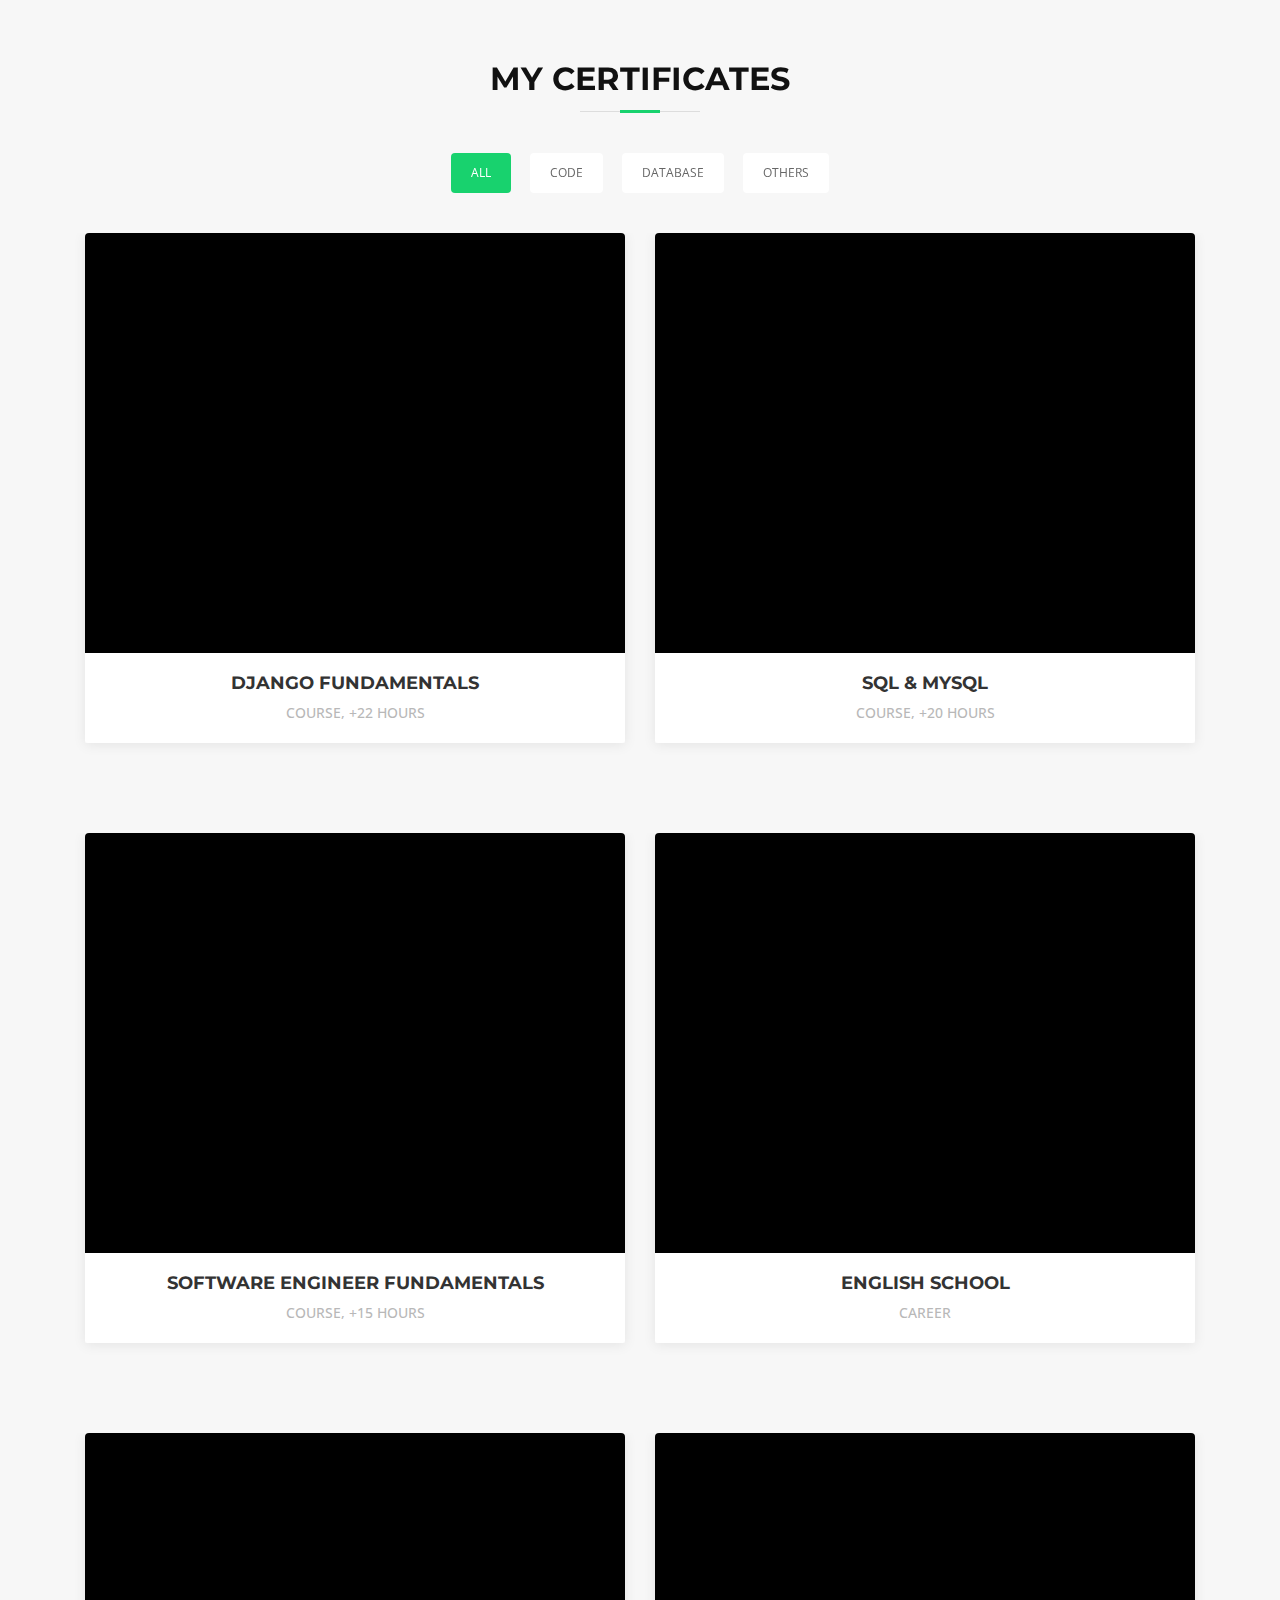
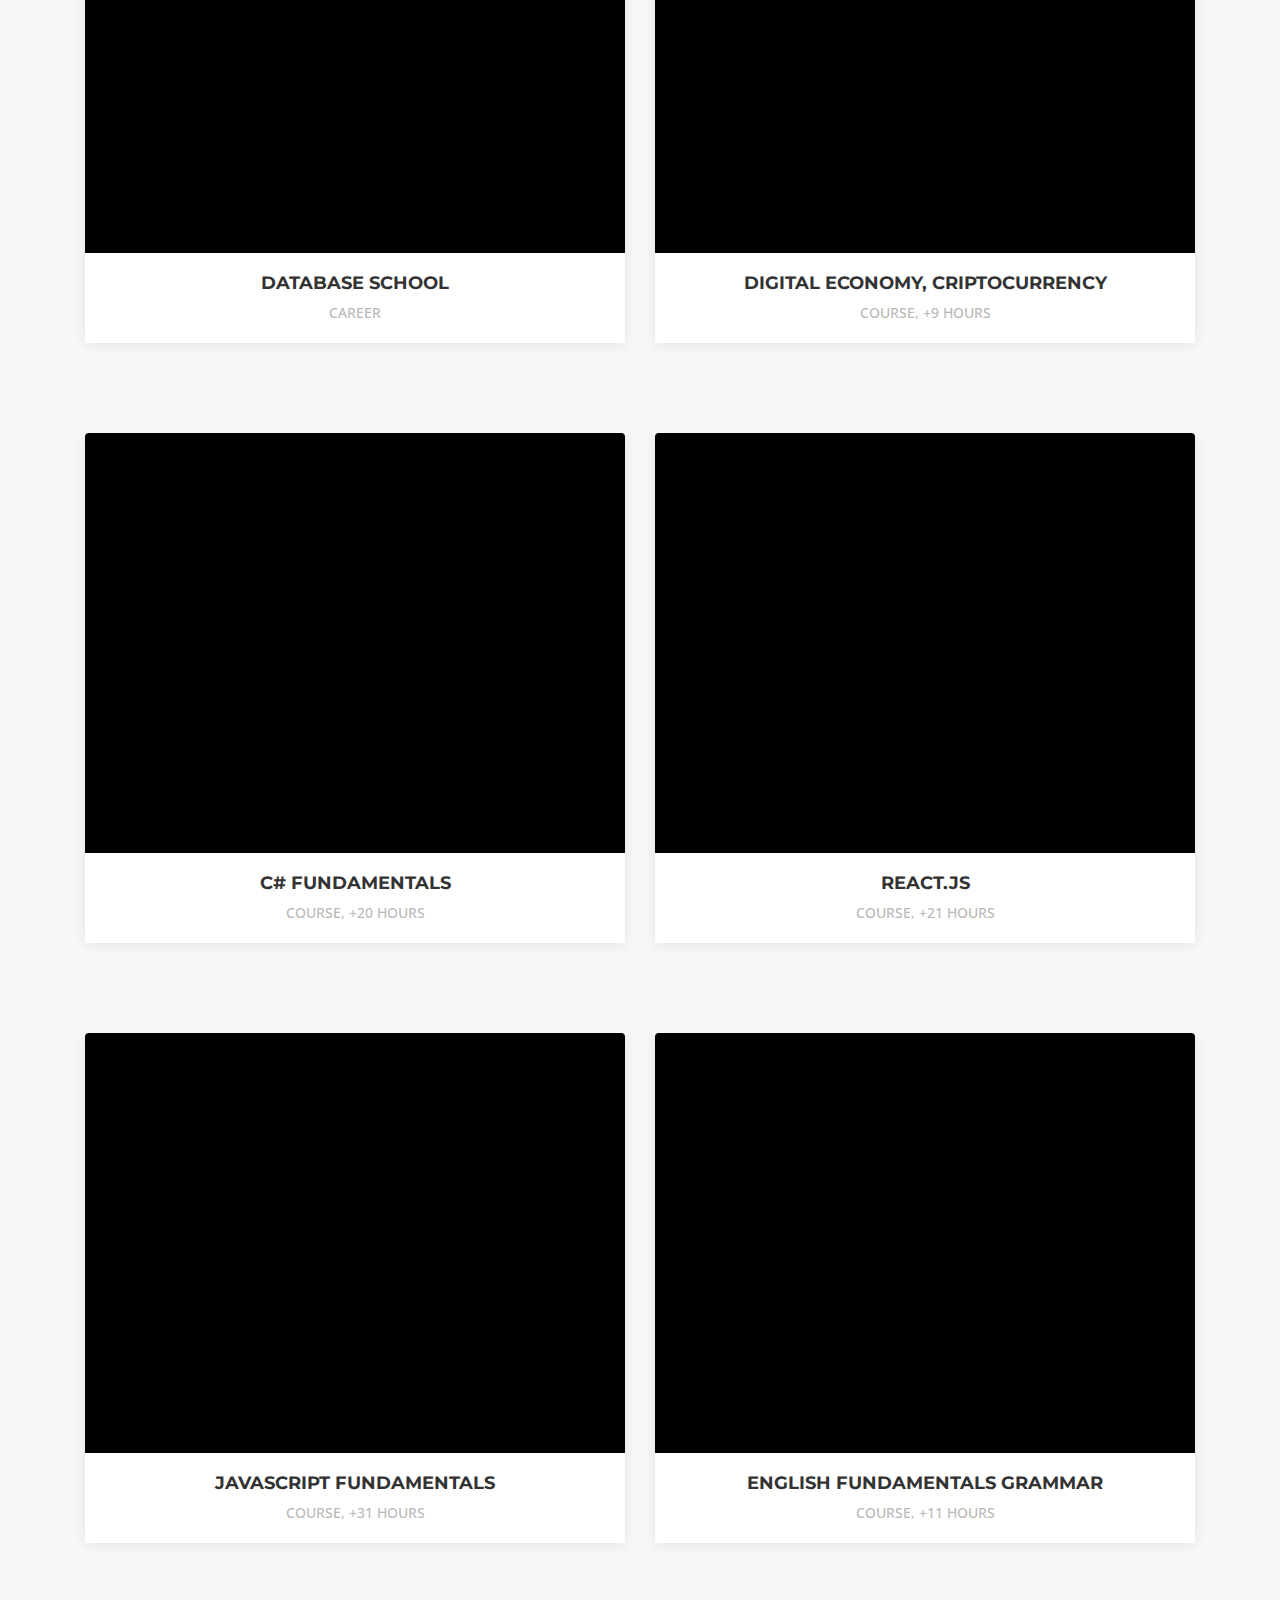
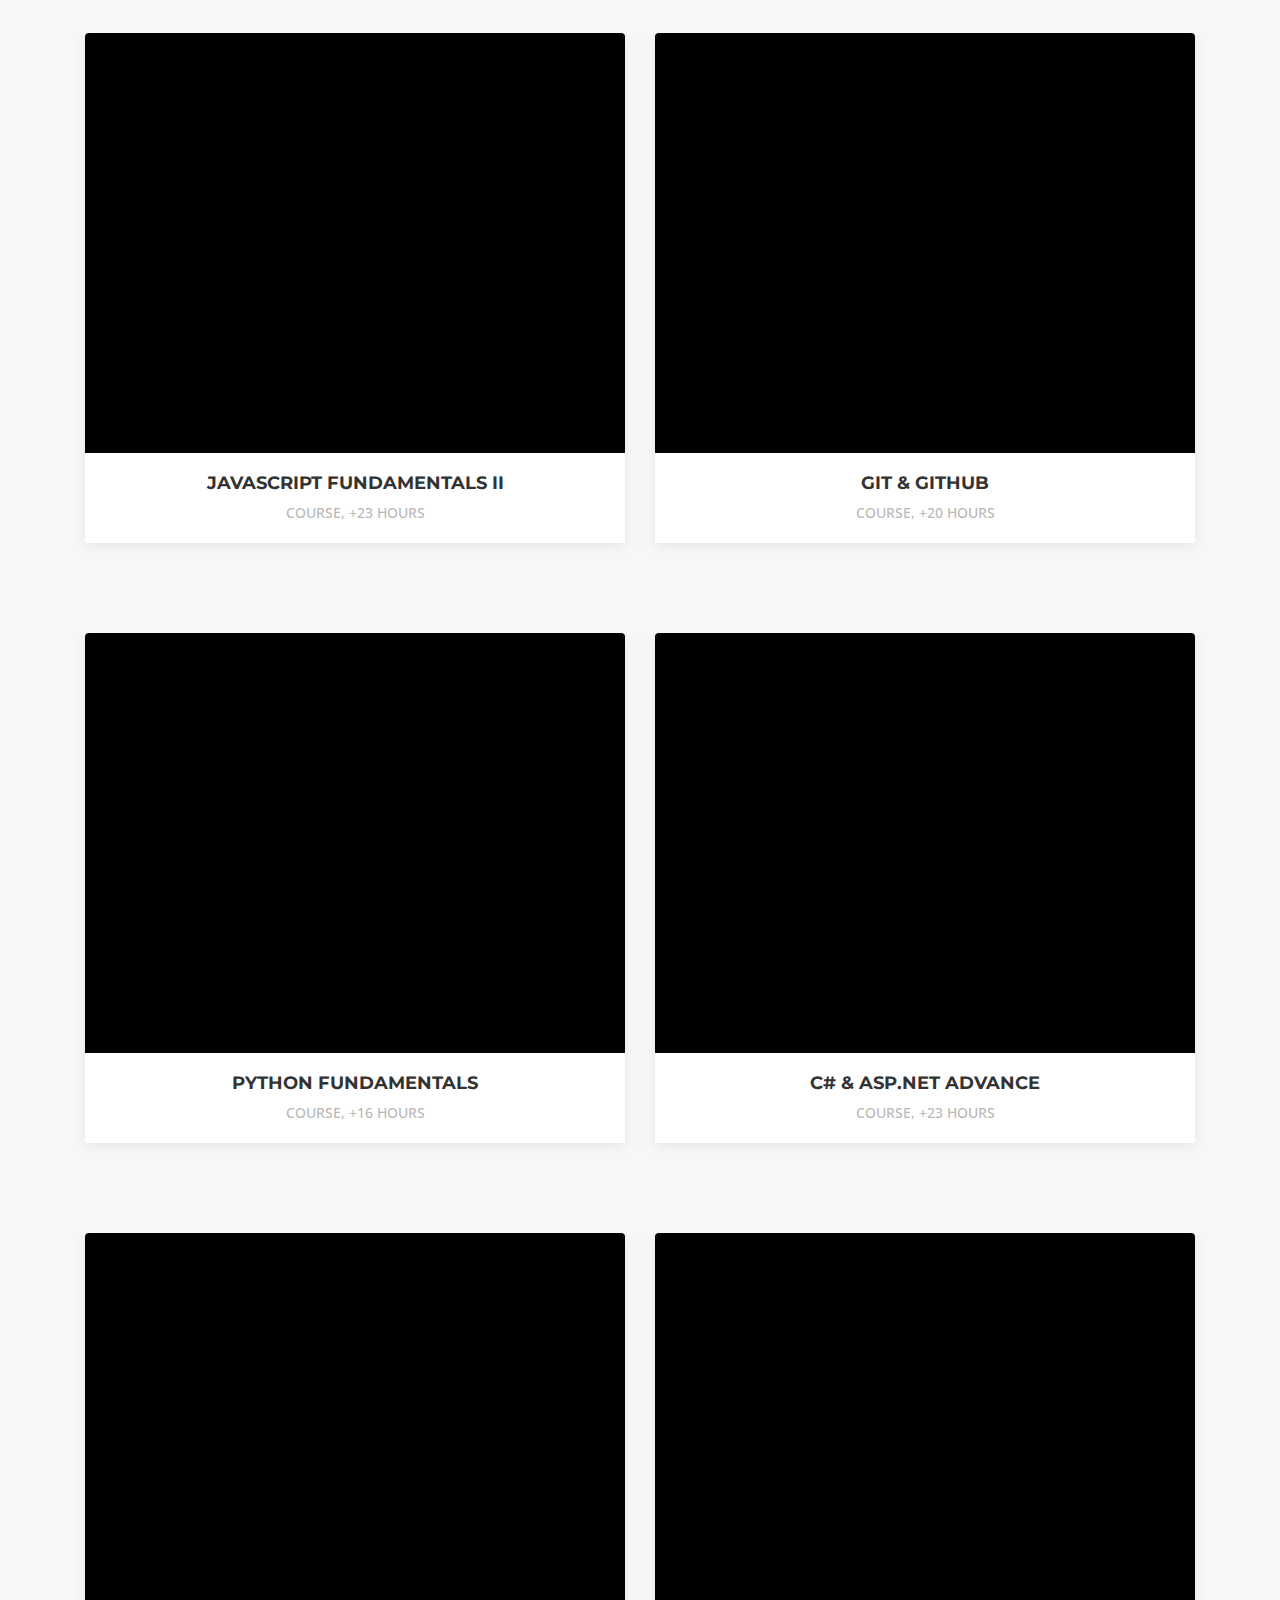
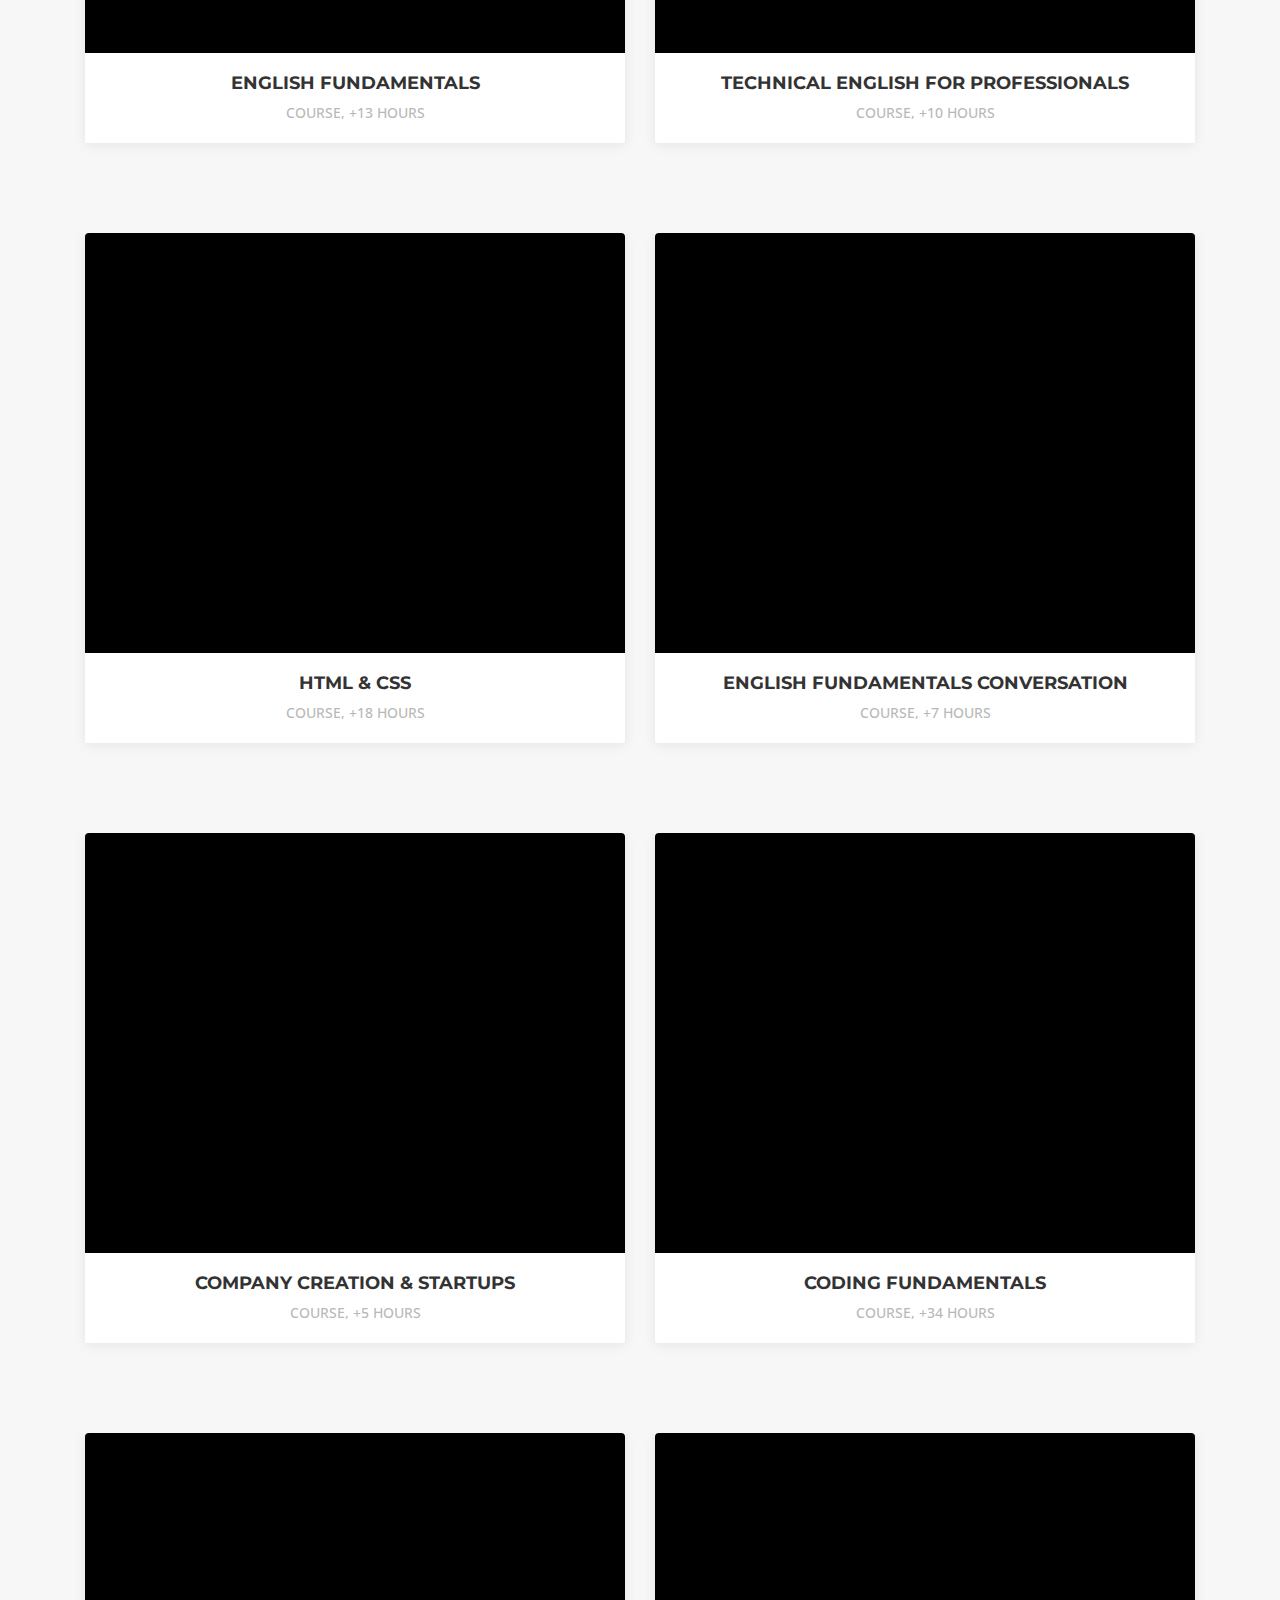
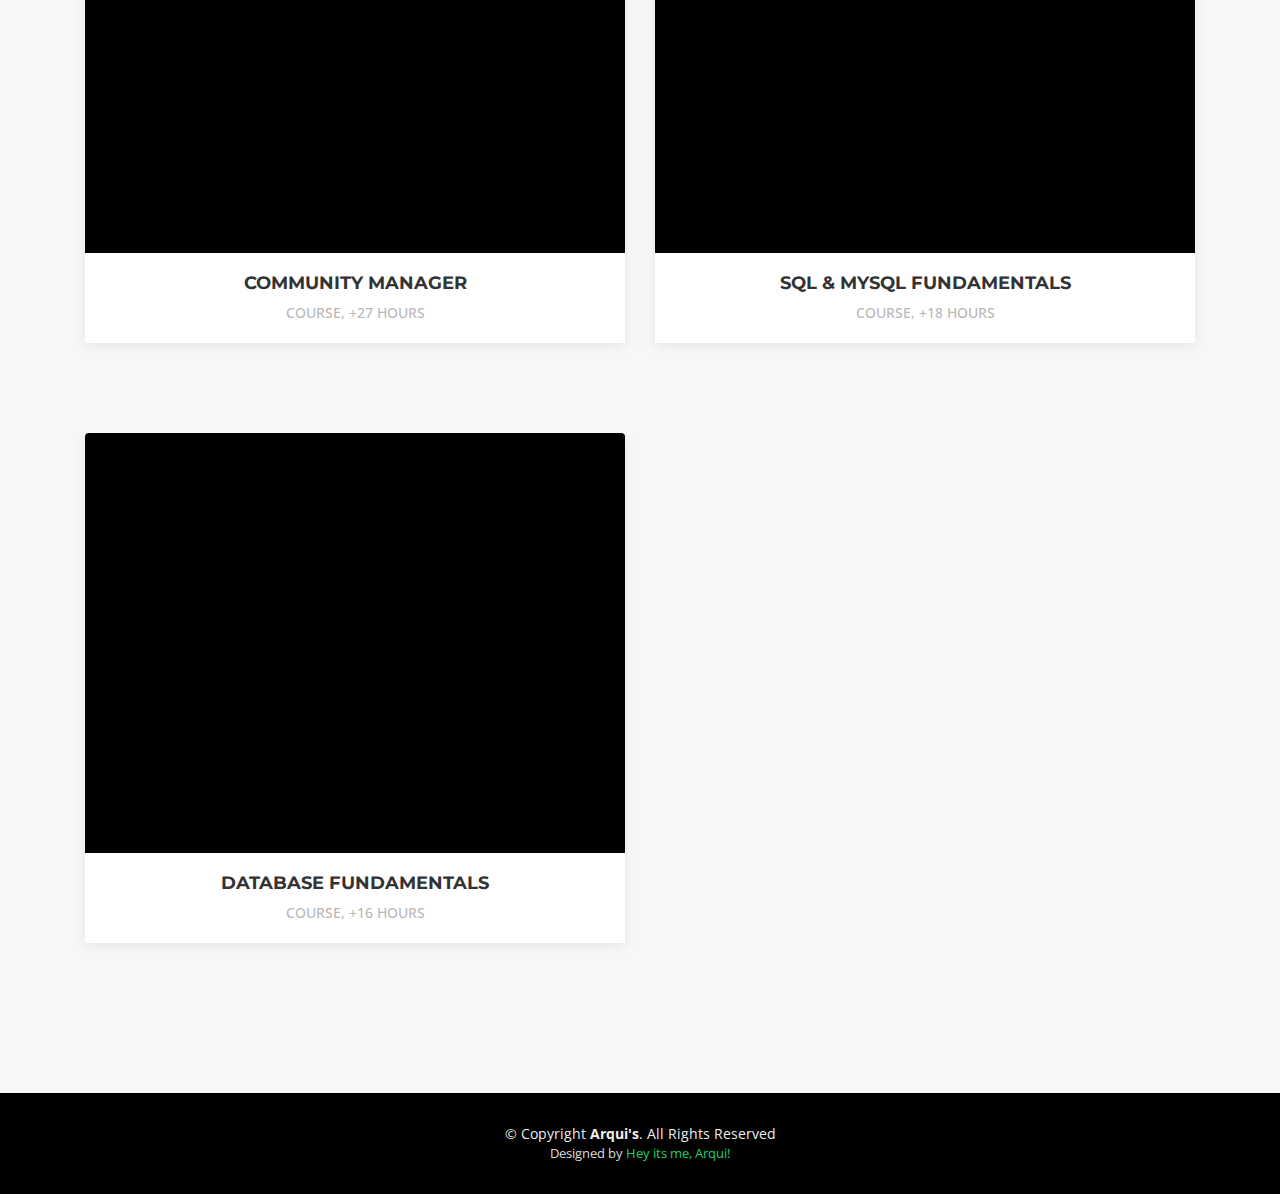
==== index.html @ 9ea276c5 "renaming index" ====
<!DOCTYPE html>
<html lang="en">

<head>
  <meta charset="utf-8">
  <meta content="width=device-width, initial-scale=1.0" name="viewport">

  <title>Arqui's Certificates</title>
  <meta content="" name="description">
  <meta content="" name="keywords">

  <!-- Favicons -->
  <link href="assets/img/favicon.png" rel="icon">
  <link href="assets/img/apple-touch-icon.png" rel="apple-touch-icon">

  <!-- Google Fonts -->
  <link href="https://fonts.googleapis.com/css?family=Open+Sans:300,300i,400,400i,700,700i|Montserrat:300,400,500,700" rel="stylesheet">

  <!-- Vendor CSS Files -->
  <link href="assets/vendor/bootstrap/css/bootstrap.min.css" rel="stylesheet">
  <link href="assets/vendor/icofont/icofont.min.css" rel="stylesheet">
  <link href="assets/vendor/font-awesome/css/font-awesome.min.css" rel="stylesheet">
  <link href="assets/vendor/ionicons/css/ionicons.min.css" rel="stylesheet">
  <link href="assets/vendor/animate.css/animate.min.css" rel="stylesheet">
  <link href="assets/vendor/venobox/venobox.css" rel="stylesheet">
  <link href="assets/vendor/owl.carousel/assets/owl.carousel.min.css" rel="stylesheet">
  <link href="assets/vendor/aos/aos.css" rel="stylesheet">

  <!-- Template Main CSS File -->
  <link href="assets/css/style.css" rel="stylesheet">

  <!-- =======================================================
  * Template Name: BizPage - v3.2.0
  * Template URL: https://bootstrapmade.com/bizpage-bootstrap-business-template/
  * Author: BootstrapMade.com
  * License: https://bootstrapmade.com/license/
  ======================================================== -->
</head>

<body>

  <!-- ======= Header ======= -->
  <header id="header" class="fixed-top header-transparent">
  </header><!-- End Header -->

  <!-- ======= Intro Section ======= -->

  <main id="main">

    <!-- ======= Portfolio Section ======= -->
    <section id="portfolio" class="section-bg">
      <div class="container" data-aos="fade-up">

        <header class="section-header">
          <h3 class="section-title">My Certificates</h3>
        </header>

        <div class="row" data-aos="fade-up" data-aos-delay="100"">
      <div class=" col-lg-12">
          <ul id="portfolio-flters">
            <li data-filter="*" class="filter-active">All</li>
            <li data-filter=".filter-app">Code</li>
            <li data-filter=".filter-card">Database</li>
            <li data-filter=".filter-web">Others</li>
          </ul>
        </div>
      </div>

      <div class="row portfolio-container" data-aos="fade-up" data-aos-delay="200">

        
        <div class="col-lg-6  col-md-6 portfolio-item filter-app">
          <div class="portfolio-wrap">
            <figure>
              <img src="assets/img/portfolio/5.jpg" class="img-fluid" alt="">
              <a href="assets/img/portfolio/5.jpg" class="link-preview venobox" data-gall="portfolioGallery" title="Web 2"><i class="ion ion-eye"></i></a>
            </figure>

            <div class="portfolio-info">
              <h4><a href="assets/img/portfolio/5.jpg">DJANGO FUNDAMENTALS</a></h4>
              <p>Course, +22 Hours</p>
            </div>
          </div>
        </div>

        <div class="col-lg-6  col-md-6 portfolio-item filter-card">
          <div class="portfolio-wrap">
            <figure>
              <img src="assets/img/portfolio/22.jpg" class="img-fluid" alt="">
              <a href="assets/img/portfolio/22.jpg" class="link-preview venobox" data-gall="portfolioGallery" title="Web 1"><i class="ion ion-eye"></i></a>
            </figure>

            <div class="portfolio-info">
              <h4><a href="assets/img/portfolio/22.jpg">SQL & MYSQL</a></h4>
              <p>Course, +20 Hours</p>
            </div>
          </div>
        </div>

        <div class="col-lg-6  col-md-6 portfolio-item filter-app">
          <div class="portfolio-wrap">
            <figure>
              <img src="assets/img/portfolio/12.jpg" class="img-fluid" alt="">
              <a href="assets/img/portfolio/12.jpg" class="link-preview venobox" data-gall="portfolioGallery" title="Web 1"><i class="ion ion-eye"></i></a>
            </figure>

            <div class="portfolio-info">
              <h4><a href="assets/img/portfolio/12.jpg">SOFTWARE ENGINEER FUNDAMENTALS</a></h4>
              <p>Course, +15 Hours</p>
            </div>
          </div>
        </div>

        <div class="col-lg-6  col-md-6 portfolio-item filter-web">
          <div class="portfolio-wrap">
            <figure>
              <img src="assets/img/portfolio/11.jpg" class="img-fluid" alt="">
              <a href="assets/img/portfolio/11.jpg" class="link-preview venobox" data-gall="portfolioGallery" title="Web 1"><i class="ion ion-eye"></i></a>
            </figure>

            <div class="portfolio-info">
              <h4><a href="assets/img/portfolio/11.jpg">ENGLISH SCHOOL</a></h4>
              <p>Career</p>
            </div>
          </div>
        </div>

        <div class="col-lg-6 col-md-6 portfolio-item filter-card">
          <div class="portfolio-wrap">
            <figure>
              <img src="assets/img/portfolio/1.jpg" class="img-fluid" alt="">
              <a href="assets/img/portfolio/1.jpg" data-lightbox="portfolio" data-title="App 1" class="link-preview"><i class="ion ion-eye"></i></a>
            </figure>

            <div class="portfolio-info">
              <h4><a href="assets/img/portfolio/1.jpg">DATABASE SCHOOL</a></h4>
              <p>Career</p>
            </div>
          </div>
        </div>

        <div class="col-lg-6  col-md-6 portfolio-item filter-web">
          <div class="portfolio-wrap">
            <figure>
              <img src="assets/img/portfolio/6.jpg" class="img-fluid" alt="">
              <a href="assets/img/portfolio/6.jpg" class="link-preview venobox" data-gall="portfolioGallery" title="App 3"><i class="ion ion-eye"></i></a>
            </figure>

            <div class="portfolio-info">
              <h4><a href="assets/img/portfolio/6.jpg">DIGITAL ECONOMY, CRIPTOCURRENCY</a></h4>
              <p>Course, +9 Hours</p>
            </div>
          </div>
        </div>

        <div class="col-lg-6  col-md-6 portfolio-item filter-app">
          <div class="portfolio-wrap">
            <figure>
              <img src="assets/img/portfolio/4.jpg" class="img-fluid" alt="">
              <a href="assets/img/portfolio/4.jpg" class="link-preview venobox" data-gall="portfolioGallery" title="Card 2"><i class="ion ion-eye"></i></a>
            </figure>

            <div class="portfolio-info">
              <h4><a href="assets/img/portfolio/4.jpg">C# FUNDAMENTALS</a></h4>
              <p>Course, +20 Hours</p>
            </div>
          </div>
        </div>
        
        <div class="col-lg-6  col-md-6 portfolio-item filter-app">
          <div class="portfolio-wrap">
            <figure>
              <img src="assets/img/portfolio/20.jpg" class="img-fluid" alt="">
              <a href="assets/img/portfolio/20.jpg" class="link-preview venobox" data-gall="portfolioGallery" title="Web 1"><i class="ion ion-eye"></i></a>
            </figure>

            <div class="portfolio-info">
              <h4><a href="assets/img/portfolio/20.jpg">REACT.JS</a></h4>
              <p>Course, +21 Hours</p>
            </div>
          </div>
        </div>

        <div class="col-lg-6  col-md-6 portfolio-item filter-app">
          <div class="portfolio-wrap">
            <figure>
              <img src="assets/img/portfolio/7.jpg" class="img-fluid" alt="">
              <a href="assets/img/portfolio/7.jpg" class="link-preview venobox" data-gall="portfolioGallery" title="Card 1"><i class="ion ion-eye"></i></a>
            </figure>

            <div class="portfolio-info">
              <h4><a href="assets/img/portfolio/7.jpg">JAVASCRIPT FUNDAMENTALS</a></h4>
              <p>Course, +31 Hours</p>
            </div>
          </div>
        </div>

        <div class="col-lg-6  col-md-6 portfolio-item filter-web">
          <div class="portfolio-wrap">
            <figure>
              <img src="assets/img/portfolio/15.jpg" class="img-fluid" alt="">
              <a href="assets/img/portfolio/15.jpg" class="link-preview venobox" data-gall="portfolioGallery" title="Web 1"><i class="ion ion-eye"></i></a>
            </figure>

            <div class="portfolio-info">
              <h4><a href="assets/img/portfolio/15.jpg">ENGLISH FUNDAMENTALS GRAMMAR</a></h4>
              <p>Course, +11 Hours</p>
            </div>
          </div>
        </div>

        <div class="col-lg-6  col-md-6 portfolio-item filter-app">
          <div class="portfolio-wrap">
            <figure>
              <img src="assets/img/portfolio/8.jpg" class="img-fluid" alt="">
              <a href="assets/img/portfolio/8.jpg" class="link-preview venobox" data-gall="portfolioGallery" title="Card 3"><i class="ion ion-eye"></i></a>
            </figure>

            <div class="portfolio-info">
              <h4><a href="assets/img/portfolio/8.jpg">JAVASCRIPT FUNDAMENTALS II</a></h4>
              <p>Course, +23 Hours</p>
            </div>
          </div>
        </div>

        <div class="col-lg-6  col-md-6 portfolio-item filter-app">
          <div class="portfolio-wrap">
            <figure>
              <img src="assets/img/portfolio/9.jpg" class="img-fluid" alt="">
              <a href="assets/img/portfolio/9.jpg" class="link-preview venobox" data-gall="portfolioGallery" title="Web 1"><i class="ion ion-eye"></i></a>
            </figure>

            <div class="portfolio-info">
              <h4><a href="assets/img/portfolio/9.jpg">GIT & GITHUB</a></h4>
              <p>Course, +20 Hours</p>
            </div>
          </div>
        </div>

        <div class="col-lg-6  col-md-6 portfolio-item filter-app">
          <div class="portfolio-wrap">
            <figure>
              <img src="assets/img/portfolio/19.jpg" class="img-fluid" alt="">
              <a href="assets/img/portfolio/19.jpg" class="link-preview venobox" data-gall="portfolioGallery" title="Web 1"><i class="ion ion-eye"></i></a>
            </figure>

            <div class="portfolio-info">
              <h4><a href="assets/img/portfolio/19.jpg">PYTHON FUNDAMENTALS</a></h4>
              <p>Course, +16 Hours</p>
            </div>
          </div>
        </div>

        <div class="col-lg-6  col-md-6 portfolio-item filter-app">
          <div class="portfolio-wrap">
            <figure>
              <img src="assets/img/portfolio/17.jpg" class="img-fluid" alt="">
              <a href="assets/img/portfolio/17.jpg" class="link-preview venobox" data-gall="portfolioGallery" title="Web 1"><i class="ion ion-eye"></i></a>
            </figure>

            <div class="portfolio-info">
              <h4><a href="assets/img/portfolio/17.jpg">C# & ASP.NET ADVANCE</a></h4>
              <p>Course, +23 Hours</p>
            </div>
          </div>
        </div>

        <div class="col-lg-6  col-md-6 portfolio-item filter-web">
          <div class="portfolio-wrap">
            <figure>
              <img src="assets/img/portfolio/13.jpg" class="img-fluid" alt="">
              <a href="assets/img/portfolio/13.jpg" class="link-preview venobox" data-gall="portfolioGallery" title="Web 1"><i class="ion ion-eye"></i></a>
            </figure>

            <div class="portfolio-info">
              <h4><a href="assets/img/portfolio/13.jpg">ENGLISH FUNDAMENTALS</a></h4>
              <p>Course, +13 Hours</p>
            </div>
          </div>
        </div>

        <div class="col-lg-6  col-md-6 portfolio-item filter-web">
          <div class="portfolio-wrap">
            <figure>
              <img src="assets/img/portfolio/16.jpg" class="img-fluid" alt="">
              <a href="assets/img/portfolio/16.jpg" class="link-preview venobox" data-gall="portfolioGallery" title="Web 1"><i class="ion ion-eye"></i></a>
            </figure>

            <div class="portfolio-info">
              <h4><a href="assets/img/portfolio/16.jpg">TECHNICAL ENGLISH FOR PROFESSIONALS</a></h4>
              <p>Course, +10 Hours</p>
            </div>
          </div>
        </div>

        <div class="col-lg-6  col-md-6 portfolio-item filter-app">
          <div class="portfolio-wrap">
            <figure>
              <img src="assets/img/portfolio/10.jpg" class="img-fluid" alt="">
              <a href="assets/img/portfolio/10.jpg" class="link-preview venobox" data-gall="portfolioGallery" title="Web 1"><i class="ion ion-eye"></i></a>
            </figure>

            <div class="portfolio-info">
              <h4><a href="assets/img/portfolio/10.jpg">HTML & CSS</a></h4>
              <p>Course, +18 Hours</p>
            </div>
          </div>
        </div>

        <div class="col-lg-6  col-md-6 portfolio-item filter-web">
          <div class="portfolio-wrap">
            <figure>
              <img src="assets/img/portfolio/14.jpg" class="img-fluid" alt="">
              <a href="assets/img/portfolio/14.jpg" class="link-preview venobox" data-gall="portfolioGallery" title="Web 1"><i class="ion ion-eye"></i></a>
            </figure>

            <div class="portfolio-info">
              <h4><a href="assets/img/portfolio/14.jpg">ENGLISH FUNDAMENTALS CONVERSATION</a></h4>
              <p>Course, +7 Hours</p>
            </div>
          </div>
        </div>

        <div class="col-lg-6  col-md-6 portfolio-item filter-web">
          <div class="portfolio-wrap">
            <figure>
              <img src="assets/img/portfolio/3.jpg" class="img-fluid" alt="">
              <a href="assets/img/portfolio/3.jpg" class="link-preview venobox" data-gall="portfolioGallery" title="App 2"><i class="ion ion-eye"></i></a>
            </figure>

            <div class="portfolio-info">
              <h4><a href="assets/img/portfolio/3.jpg">COMPANY CREATION & STARTUPS</a></h4>
              <p>Course, +5 Hours </p>
            </div>
          </div>
        </div>

        <div class="col-lg-6  col-md-6 portfolio-item filter-app">
          <div class="portfolio-wrap">
            <figure>
              <img src="assets/img/portfolio/18.jpg" class="img-fluid" alt="">
              <a href="assets/img/portfolio/18.jpg" class="link-preview venobox" data-gall="portfolioGallery" title="Web 1"><i class="ion ion-eye"></i></a>
            </figure>

            <div class="portfolio-info">
              <h4><a href="assets/img/portfolio/18.jpg">CODING FUNDAMENTALS</a></h4>
              <p>Course, +34 Hours</p>
            </div>
          </div>
        </div>

        <div class="col-lg-6  col-md-6 portfolio-item filter-web">
          <div class="portfolio-wrap">
            <figure>
              <img src="assets/img/portfolio/2.jpg" class="img-fluid" alt="">
              <a href="assets/img/portfolio/2.jpg" class="link-preview venobox" data-gall="portfolioGallery" title="Web 3"><i class="ion ion-eye"></i></a>
            </figure>

            <div class="portfolio-info">
              <h4><a href="assets/img/portfolio/2.jpg">COMMUNITY MANAGER</a></h4>
              <p>Course, +27 Hours</p>
            </div>
          </div>
        </div>

        <div class="col-lg-6  col-md-6 portfolio-item filter-card">
          <div class="portfolio-wrap">
            <figure>
              <img src="assets/img/portfolio/21.jpg" class="img-fluid" alt="">
              <a href="assets/img/portfolio/21.jpg" class="link-preview venobox" data-gall="portfolioGallery" title="Web 1"><i class="ion ion-eye"></i></a>
            </figure>

            <div class="portfolio-info">
              <h4><a href="assets/img/portfolio/21.jpg">SQL & MYSQL FUNDAMENTALS</a></h4>
              <p>Course, +18 Hours</p>
            </div>
          </div>
        </div>

        <div class="col-lg-6  col-md-6 portfolio-item filter-card">
          <div class="portfolio-wrap">
            <figure>
              <img src="assets/img/portfolio/23.jpg" class="img-fluid" alt="">
              <a href="assets/img/portfolio/23.jpg" class="link-preview venobox" data-gall="portfolioGallery" title="Web 1"><i class="ion ion-eye"></i></a>
            </figure>

            <div class="portfolio-info">
              <h4><a href="assets/img/portfolio/23.jpg">DATABASE FUNDAMENTALS</a></h4>
              <p>Course, +16 Hours</p>
            </div>
          </div>
        </div>
      </div>
    </section><!-- End Portfolio Section -->

  </main><!-- End #main -->

  <!-- ======= Footer ======= -->
  <footer id="footer">

    <div class="container">
      <div class="copyright">
        &copy; Copyright <strong>Arqui's</strong>. All Rights Reserved
      </div>
      <div class="credits">
        <!--
        All the links in the footer should remain intact.
        You can delete the links only if you purchased the pro version.
        Licensing information: https://bootstrapmade.com/license/
        Purchase the pro version with working PHP/AJAX contact form: https://bootstrapmade.com/buy/?theme=BizPage
      -->
        Designed by <a href="https://www.instagram.com/silvioarqui/?hl=en">Hey its me, Arqui!</a>
      </div>
    </div>
  </footer><!-- End Footer -->

  <a href="#" class="back-to-top"><i class="fa fa-chevron-up"></i></a>
  <!-- Uncomment below i you want to use a preloader -->
  <!-- <div id="preloader"></div> -->

  <!-- Vendor JS Files -->
  <script src="assets/vendor/jquery/jquery.min.js"></script>
  <script src="assets/vendor/bootstrap/js/bootstrap.bundle.min.js"></script>
  <script src="assets/vendor/jquery.easing/jquery.easing.min.js"></script>
  <script src="assets/vendor/php-email-form/validate.js"></script>
  <script src="assets/vendor/waypoints/jquery.waypoints.min.js"></script>
  <script src="assets/vendor/counterup/counterup.min.js"></script>
  <script src="assets/vendor/isotope-layout/isotope.pkgd.min.js"></script>
  <script src="assets/vendor/venobox/venobox.min.js"></script>
  <script src="assets/vendor/owl.carousel/owl.carousel.min.js"></script>
  <script src="assets/vendor/aos/aos.js"></script>

  <!-- Template Main JS File -->
  <script src="assets/js/main.js"></script>

</body>

</html>
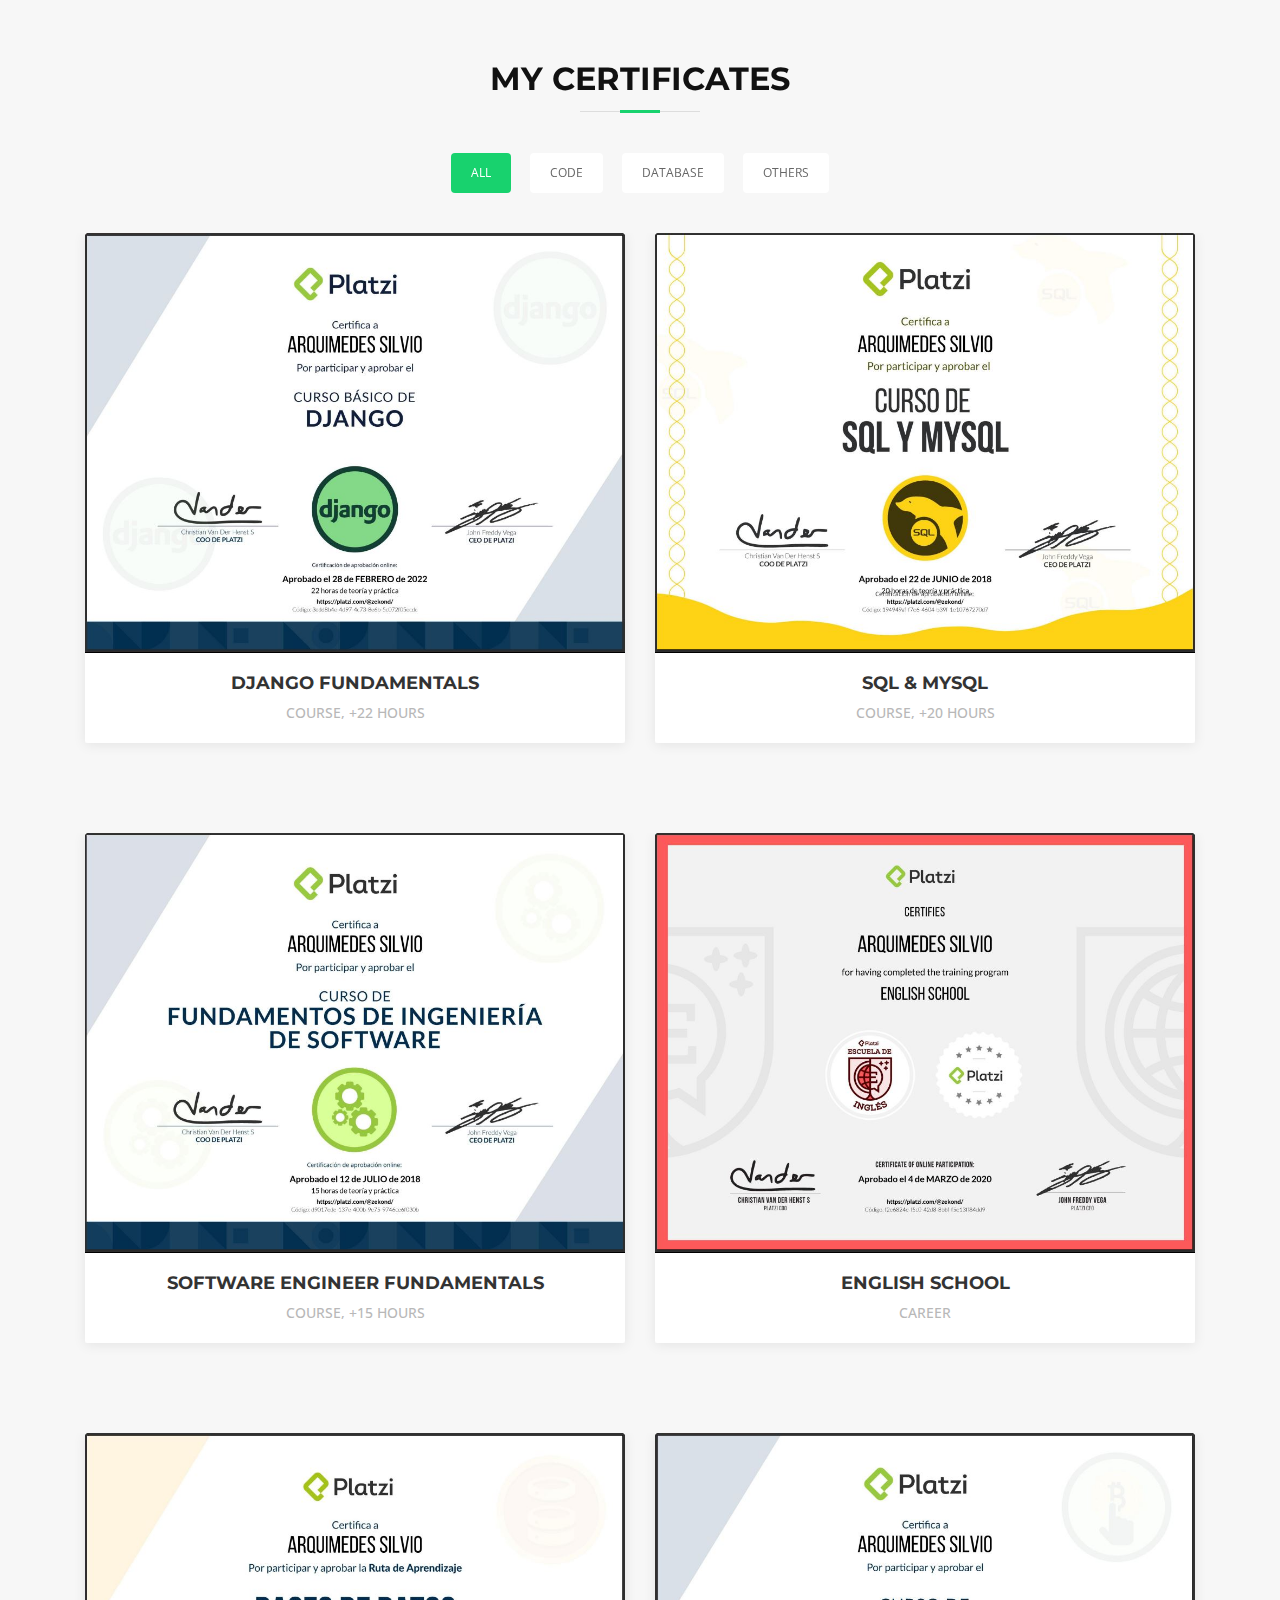
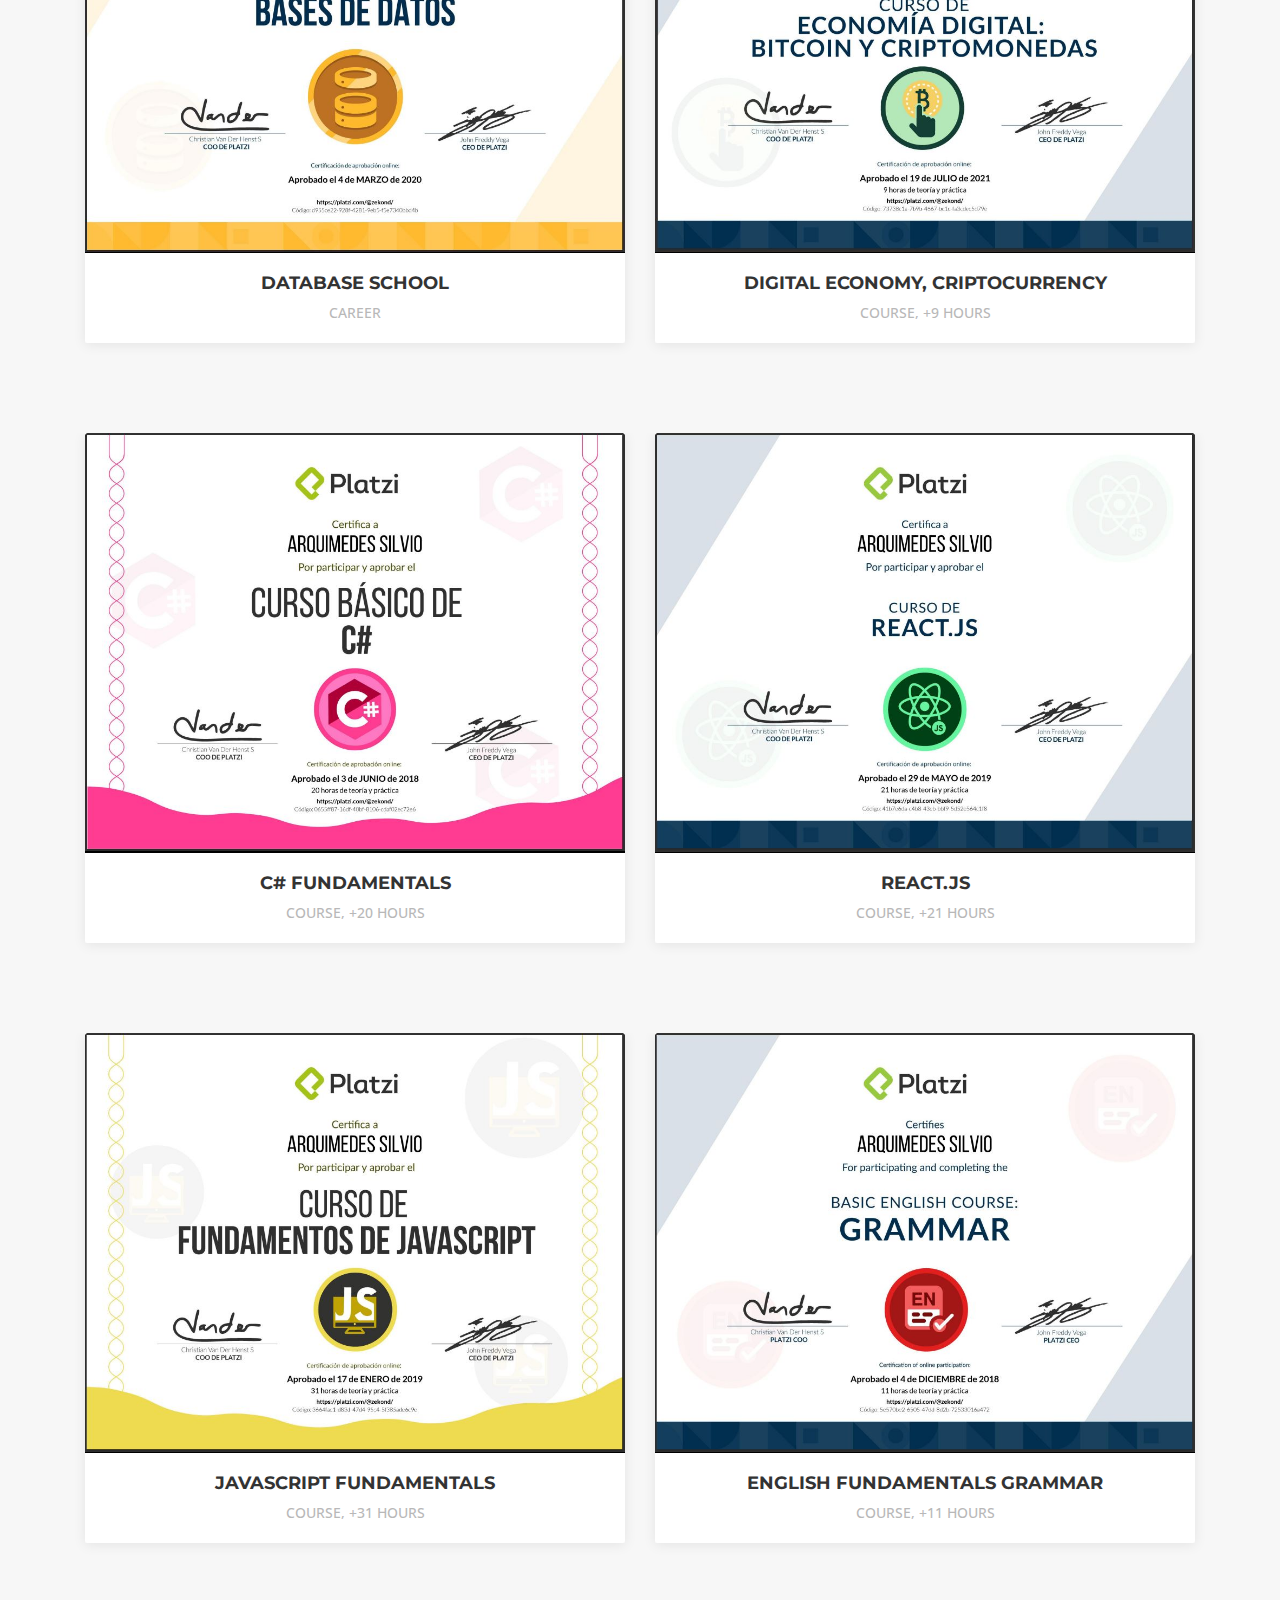
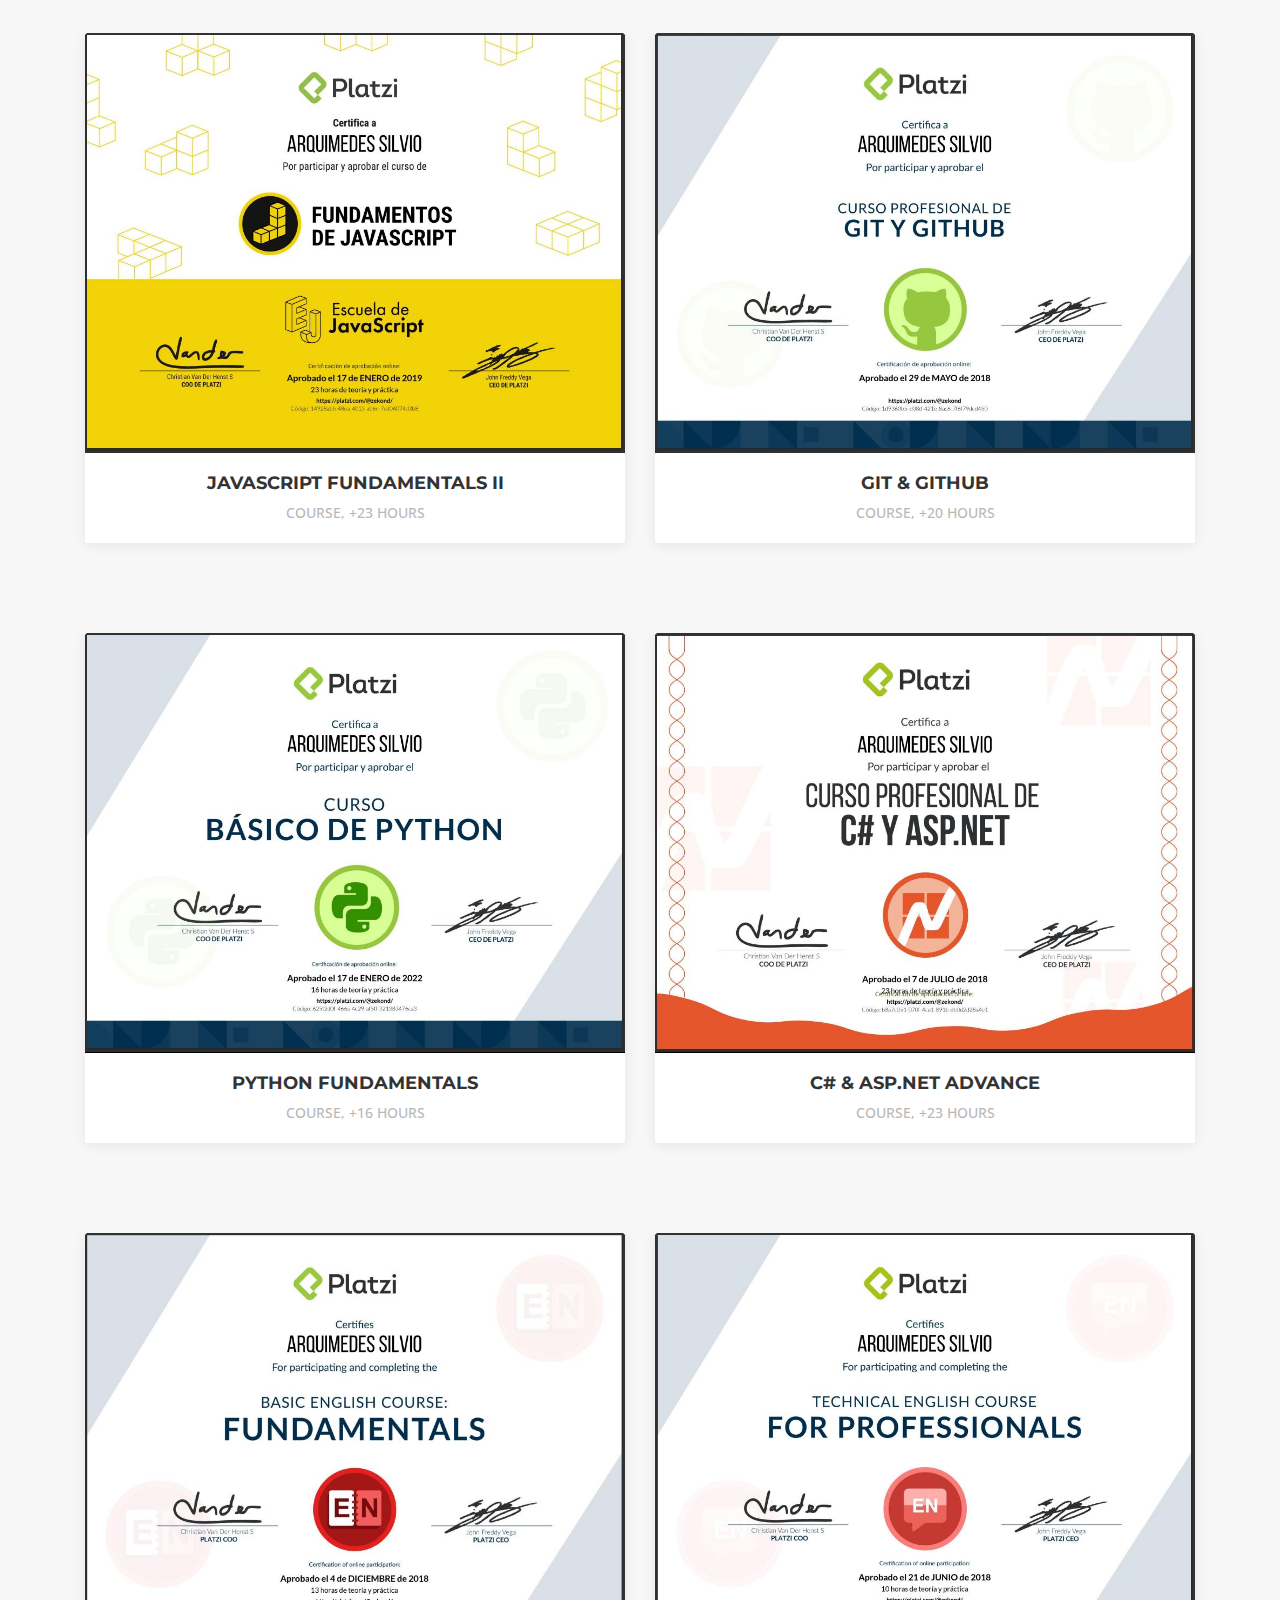
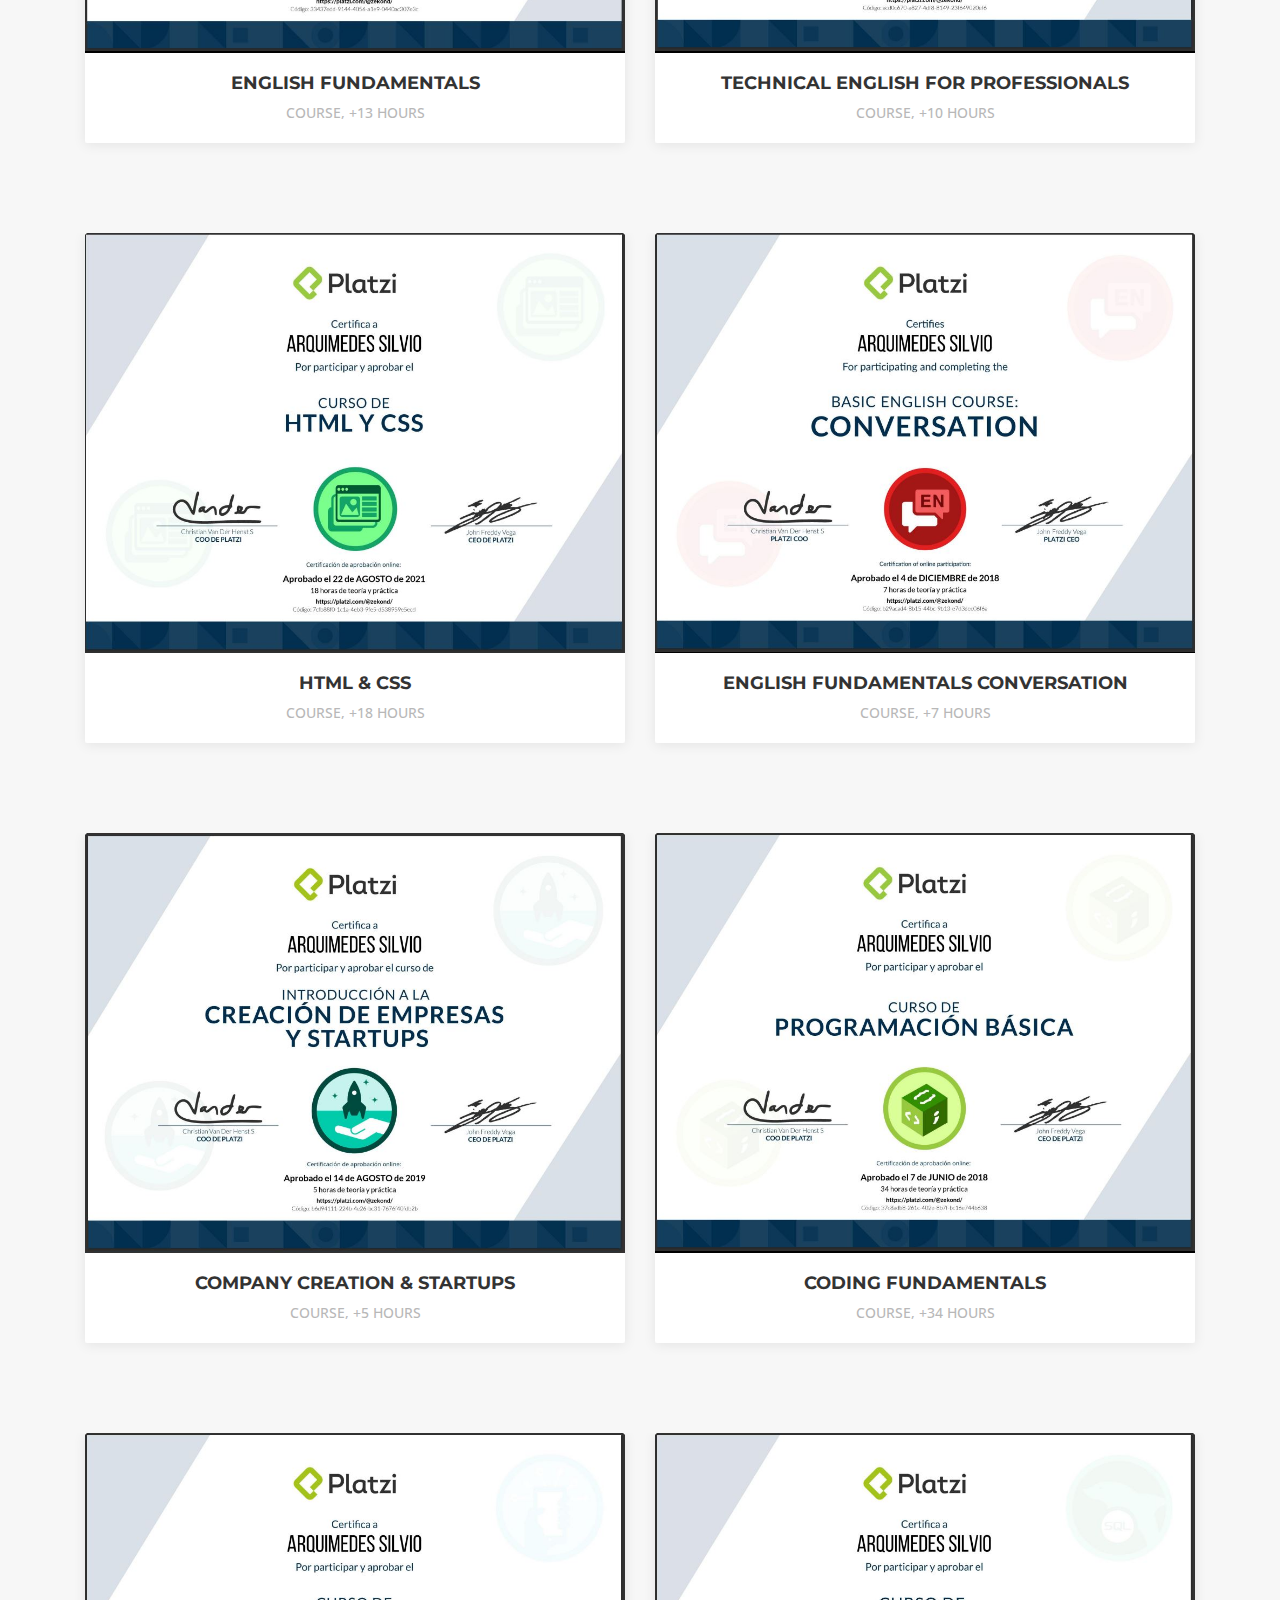
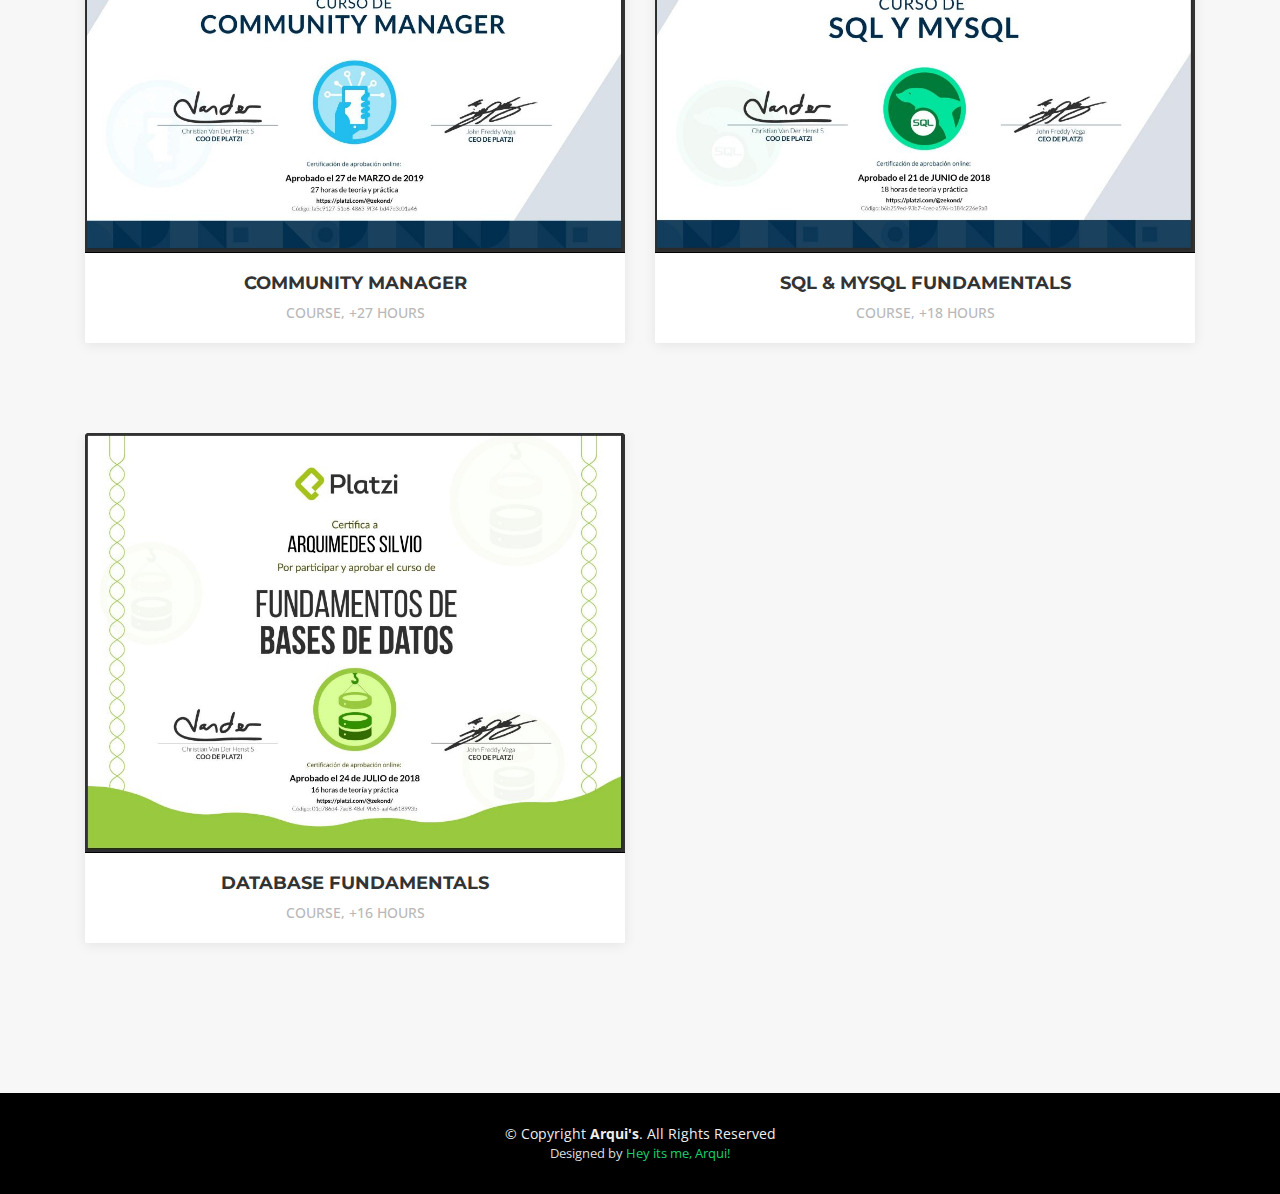
==== commit 69b3e386: "chaning lowercae jpg" ====
--- a/index.html
+++ b/index.html
@@ -72,12 +72,12 @@
         <div class="col-lg-6  col-md-6 portfolio-item filter-app">
           <div class="portfolio-wrap">
             <figure>
-              <img src="assets/img/portfolio/5.jpg" class="img-fluid" alt="">
-              <a href="assets/img/portfolio/5.jpg" class="link-preview venobox" data-gall="portfolioGallery" title="Web 2"><i class="ion ion-eye"></i></a>
-            </figure>
-
-            <div class="portfolio-info">
-              <h4><a href="assets/img/portfolio/5.jpg">DJANGO FUNDAMENTALS</a></h4>
+              <img src="assets/img/portfolio/5.JPG" class="img-fluid" alt="">
+              <a href="assets/img/portfolio/5.JPG" class="link-preview venobox" data-gall="portfolioGallery" title="Web 2"><i class="ion ion-eye"></i></a>
+            </figure>
+
+            <div class="portfolio-info">
+              <h4><a href="assets/img/portfolio/5.JPG">DJANGO FUNDAMENTALS</a></h4>
               <p>Course, +22 Hours</p>
             </div>
           </div>
@@ -86,12 +86,12 @@
         <div class="col-lg-6  col-md-6 portfolio-item filter-card">
           <div class="portfolio-wrap">
             <figure>
-              <img src="assets/img/portfolio/22.jpg" class="img-fluid" alt="">
-              <a href="assets/img/portfolio/22.jpg" class="link-preview venobox" data-gall="portfolioGallery" title="Web 1"><i class="ion ion-eye"></i></a>
-            </figure>
-
-            <div class="portfolio-info">
-              <h4><a href="assets/img/portfolio/22.jpg">SQL & MYSQL</a></h4>
+              <img src="assets/img/portfolio/22.JPG" class="img-fluid" alt="">
+              <a href="assets/img/portfolio/22.JPG" class="link-preview venobox" data-gall="portfolioGallery" title="Web 1"><i class="ion ion-eye"></i></a>
+            </figure>
+
+            <div class="portfolio-info">
+              <h4><a href="assets/img/portfolio/22.JPG">SQL & MYSQL</a></h4>
               <p>Course, +20 Hours</p>
             </div>
           </div>
@@ -100,12 +100,12 @@
         <div class="col-lg-6  col-md-6 portfolio-item filter-app">
           <div class="portfolio-wrap">
             <figure>
-              <img src="assets/img/portfolio/12.jpg" class="img-fluid" alt="">
-              <a href="assets/img/portfolio/12.jpg" class="link-preview venobox" data-gall="portfolioGallery" title="Web 1"><i class="ion ion-eye"></i></a>
-            </figure>
-
-            <div class="portfolio-info">
-              <h4><a href="assets/img/portfolio/12.jpg">SOFTWARE ENGINEER FUNDAMENTALS</a></h4>
+              <img src="assets/img/portfolio/12.JPG" class="img-fluid" alt="">
+              <a href="assets/img/portfolio/12.JPG" class="link-preview venobox" data-gall="portfolioGallery" title="Web 1"><i class="ion ion-eye"></i></a>
+            </figure>
+
+            <div class="portfolio-info">
+              <h4><a href="assets/img/portfolio/12.JPG">SOFTWARE ENGINEER FUNDAMENTALS</a></h4>
               <p>Course, +15 Hours</p>
             </div>
           </div>
@@ -114,12 +114,12 @@
         <div class="col-lg-6  col-md-6 portfolio-item filter-web">
           <div class="portfolio-wrap">
             <figure>
-              <img src="assets/img/portfolio/11.jpg" class="img-fluid" alt="">
-              <a href="assets/img/portfolio/11.jpg" class="link-preview venobox" data-gall="portfolioGallery" title="Web 1"><i class="ion ion-eye"></i></a>
-            </figure>
-
-            <div class="portfolio-info">
-              <h4><a href="assets/img/portfolio/11.jpg">ENGLISH SCHOOL</a></h4>
+              <img src="assets/img/portfolio/11.JPG" class="img-fluid" alt="">
+              <a href="assets/img/portfolio/11.JPG" class="link-preview venobox" data-gall="portfolioGallery" title="Web 1"><i class="ion ion-eye"></i></a>
+            </figure>
+
+            <div class="portfolio-info">
+              <h4><a href="assets/img/portfolio/11.JPG">ENGLISH SCHOOL</a></h4>
               <p>Career</p>
             </div>
           </div>
@@ -128,12 +128,12 @@
         <div class="col-lg-6 col-md-6 portfolio-item filter-card">
           <div class="portfolio-wrap">
             <figure>
-              <img src="assets/img/portfolio/1.jpg" class="img-fluid" alt="">
-              <a href="assets/img/portfolio/1.jpg" data-lightbox="portfolio" data-title="App 1" class="link-preview"><i class="ion ion-eye"></i></a>
-            </figure>
-
-            <div class="portfolio-info">
-              <h4><a href="assets/img/portfolio/1.jpg">DATABASE SCHOOL</a></h4>
+              <img src="assets/img/portfolio/1.JPG" class="img-fluid" alt="">
+              <a href="assets/img/portfolio/1.JPG" data-lightbox="portfolio" data-title="App 1" class="link-preview"><i class="ion ion-eye"></i></a>
+            </figure>
+
+            <div class="portfolio-info">
+              <h4><a href="assets/img/portfolio/1.JPG">DATABASE SCHOOL</a></h4>
               <p>Career</p>
             </div>
           </div>
@@ -142,12 +142,12 @@
         <div class="col-lg-6  col-md-6 portfolio-item filter-web">
           <div class="portfolio-wrap">
             <figure>
-              <img src="assets/img/portfolio/6.jpg" class="img-fluid" alt="">
-              <a href="assets/img/portfolio/6.jpg" class="link-preview venobox" data-gall="portfolioGallery" title="App 3"><i class="ion ion-eye"></i></a>
-            </figure>
-
-            <div class="portfolio-info">
-              <h4><a href="assets/img/portfolio/6.jpg">DIGITAL ECONOMY, CRIPTOCURRENCY</a></h4>
+              <img src="assets/img/portfolio/6.JPG" class="img-fluid" alt="">
+              <a href="assets/img/portfolio/6.JPG" class="link-preview venobox" data-gall="portfolioGallery" title="App 3"><i class="ion ion-eye"></i></a>
+            </figure>
+
+            <div class="portfolio-info">
+              <h4><a href="assets/img/portfolio/6.JPG">DIGITAL ECONOMY, CRIPTOCURRENCY</a></h4>
               <p>Course, +9 Hours</p>
             </div>
           </div>
@@ -156,12 +156,12 @@
         <div class="col-lg-6  col-md-6 portfolio-item filter-app">
           <div class="portfolio-wrap">
             <figure>
-              <img src="assets/img/portfolio/4.jpg" class="img-fluid" alt="">
-              <a href="assets/img/portfolio/4.jpg" class="link-preview venobox" data-gall="portfolioGallery" title="Card 2"><i class="ion ion-eye"></i></a>
-            </figure>
-
-            <div class="portfolio-info">
-              <h4><a href="assets/img/portfolio/4.jpg">C# FUNDAMENTALS</a></h4>
+              <img src="assets/img/portfolio/4.JPG" class="img-fluid" alt="">
+              <a href="assets/img/portfolio/4.JPG" class="link-preview venobox" data-gall="portfolioGallery" title="Card 2"><i class="ion ion-eye"></i></a>
+            </figure>
+
+            <div class="portfolio-info">
+              <h4><a href="assets/img/portfolio/4.JPG">C# FUNDAMENTALS</a></h4>
               <p>Course, +20 Hours</p>
             </div>
           </div>
@@ -170,12 +170,12 @@
         <div class="col-lg-6  col-md-6 portfolio-item filter-app">
           <div class="portfolio-wrap">
             <figure>
-              <img src="assets/img/portfolio/20.jpg" class="img-fluid" alt="">
-              <a href="assets/img/portfolio/20.jpg" class="link-preview venobox" data-gall="portfolioGallery" title="Web 1"><i class="ion ion-eye"></i></a>
-            </figure>
-
-            <div class="portfolio-info">
-              <h4><a href="assets/img/portfolio/20.jpg">REACT.JS</a></h4>
+              <img src="assets/img/portfolio/20.JPG" class="img-fluid" alt="">
+              <a href="assets/img/portfolio/20.JPG" class="link-preview venobox" data-gall="portfolioGallery" title="Web 1"><i class="ion ion-eye"></i></a>
+            </figure>
+
+            <div class="portfolio-info">
+              <h4><a href="assets/img/portfolio/20.JPG">REACT.JS</a></h4>
               <p>Course, +21 Hours</p>
             </div>
           </div>
@@ -184,12 +184,12 @@
         <div class="col-lg-6  col-md-6 portfolio-item filter-app">
           <div class="portfolio-wrap">
             <figure>
-              <img src="assets/img/portfolio/7.jpg" class="img-fluid" alt="">
-              <a href="assets/img/portfolio/7.jpg" class="link-preview venobox" data-gall="portfolioGallery" title="Card 1"><i class="ion ion-eye"></i></a>
-            </figure>
-
-            <div class="portfolio-info">
-              <h4><a href="assets/img/portfolio/7.jpg">JAVASCRIPT FUNDAMENTALS</a></h4>
+              <img src="assets/img/portfolio/7.JPG" class="img-fluid" alt="">
+              <a href="assets/img/portfolio/7.JPG" class="link-preview venobox" data-gall="portfolioGallery" title="Card 1"><i class="ion ion-eye"></i></a>
+            </figure>
+
+            <div class="portfolio-info">
+              <h4><a href="assets/img/portfolio/7.JPG">JAVASCRIPT FUNDAMENTALS</a></h4>
               <p>Course, +31 Hours</p>
             </div>
           </div>
@@ -198,12 +198,12 @@
         <div class="col-lg-6  col-md-6 portfolio-item filter-web">
           <div class="portfolio-wrap">
             <figure>
-              <img src="assets/img/portfolio/15.jpg" class="img-fluid" alt="">
-              <a href="assets/img/portfolio/15.jpg" class="link-preview venobox" data-gall="portfolioGallery" title="Web 1"><i class="ion ion-eye"></i></a>
-            </figure>
-
-            <div class="portfolio-info">
-              <h4><a href="assets/img/portfolio/15.jpg">ENGLISH FUNDAMENTALS GRAMMAR</a></h4>
+              <img src="assets/img/portfolio/15.JPG" class="img-fluid" alt="">
+              <a href="assets/img/portfolio/15.JPG" class="link-preview venobox" data-gall="portfolioGallery" title="Web 1"><i class="ion ion-eye"></i></a>
+            </figure>
+
+            <div class="portfolio-info">
+              <h4><a href="assets/img/portfolio/15.JPG">ENGLISH FUNDAMENTALS GRAMMAR</a></h4>
               <p>Course, +11 Hours</p>
             </div>
           </div>
@@ -212,12 +212,12 @@
         <div class="col-lg-6  col-md-6 portfolio-item filter-app">
           <div class="portfolio-wrap">
             <figure>
-              <img src="assets/img/portfolio/8.jpg" class="img-fluid" alt="">
-              <a href="assets/img/portfolio/8.jpg" class="link-preview venobox" data-gall="portfolioGallery" title="Card 3"><i class="ion ion-eye"></i></a>
-            </figure>
-
-            <div class="portfolio-info">
-              <h4><a href="assets/img/portfolio/8.jpg">JAVASCRIPT FUNDAMENTALS II</a></h4>
+              <img src="assets/img/portfolio/8.JPG" class="img-fluid" alt="">
+              <a href="assets/img/portfolio/8.JPG" class="link-preview venobox" data-gall="portfolioGallery" title="Card 3"><i class="ion ion-eye"></i></a>
+            </figure>
+
+            <div class="portfolio-info">
+              <h4><a href="assets/img/portfolio/8.JPG">JAVASCRIPT FUNDAMENTALS II</a></h4>
               <p>Course, +23 Hours</p>
             </div>
           </div>
@@ -226,12 +226,12 @@
         <div class="col-lg-6  col-md-6 portfolio-item filter-app">
           <div class="portfolio-wrap">
             <figure>
-              <img src="assets/img/portfolio/9.jpg" class="img-fluid" alt="">
-              <a href="assets/img/portfolio/9.jpg" class="link-preview venobox" data-gall="portfolioGallery" title="Web 1"><i class="ion ion-eye"></i></a>
-            </figure>
-
-            <div class="portfolio-info">
-              <h4><a href="assets/img/portfolio/9.jpg">GIT & GITHUB</a></h4>
+              <img src="assets/img/portfolio/9.JPG" class="img-fluid" alt="">
+              <a href="assets/img/portfolio/9.JPG" class="link-preview venobox" data-gall="portfolioGallery" title="Web 1"><i class="ion ion-eye"></i></a>
+            </figure>
+
+            <div class="portfolio-info">
+              <h4><a href="assets/img/portfolio/9.JPG">GIT & GITHUB</a></h4>
               <p>Course, +20 Hours</p>
             </div>
           </div>
@@ -240,12 +240,12 @@
         <div class="col-lg-6  col-md-6 portfolio-item filter-app">
           <div class="portfolio-wrap">
             <figure>
-              <img src="assets/img/portfolio/19.jpg" class="img-fluid" alt="">
-              <a href="assets/img/portfolio/19.jpg" class="link-preview venobox" data-gall="portfolioGallery" title="Web 1"><i class="ion ion-eye"></i></a>
-            </figure>
-
-            <div class="portfolio-info">
-              <h4><a href="assets/img/portfolio/19.jpg">PYTHON FUNDAMENTALS</a></h4>
+              <img src="assets/img/portfolio/19.JPG" class="img-fluid" alt="">
+              <a href="assets/img/portfolio/19.JPG" class="link-preview venobox" data-gall="portfolioGallery" title="Web 1"><i class="ion ion-eye"></i></a>
+            </figure>
+
+            <div class="portfolio-info">
+              <h4><a href="assets/img/portfolio/19.JPG">PYTHON FUNDAMENTALS</a></h4>
               <p>Course, +16 Hours</p>
             </div>
           </div>
@@ -254,12 +254,12 @@
         <div class="col-lg-6  col-md-6 portfolio-item filter-app">
           <div class="portfolio-wrap">
             <figure>
-              <img src="assets/img/portfolio/17.jpg" class="img-fluid" alt="">
-              <a href="assets/img/portfolio/17.jpg" class="link-preview venobox" data-gall="portfolioGallery" title="Web 1"><i class="ion ion-eye"></i></a>
-            </figure>
-
-            <div class="portfolio-info">
-              <h4><a href="assets/img/portfolio/17.jpg">C# & ASP.NET ADVANCE</a></h4>
+              <img src="assets/img/portfolio/17.JPG" class="img-fluid" alt="">
+              <a href="assets/img/portfolio/17.JPG" class="link-preview venobox" data-gall="portfolioGallery" title="Web 1"><i class="ion ion-eye"></i></a>
+            </figure>
+
+            <div class="portfolio-info">
+              <h4><a href="assets/img/portfolio/17.JPG">C# & ASP.NET ADVANCE</a></h4>
               <p>Course, +23 Hours</p>
             </div>
           </div>
@@ -268,12 +268,12 @@
         <div class="col-lg-6  col-md-6 portfolio-item filter-web">
           <div class="portfolio-wrap">
             <figure>
-              <img src="assets/img/portfolio/13.jpg" class="img-fluid" alt="">
-              <a href="assets/img/portfolio/13.jpg" class="link-preview venobox" data-gall="portfolioGallery" title="Web 1"><i class="ion ion-eye"></i></a>
-            </figure>
-
-            <div class="portfolio-info">
-              <h4><a href="assets/img/portfolio/13.jpg">ENGLISH FUNDAMENTALS</a></h4>
+              <img src="assets/img/portfolio/13.JPG" class="img-fluid" alt="">
+              <a href="assets/img/portfolio/13.JPG" class="link-preview venobox" data-gall="portfolioGallery" title="Web 1"><i class="ion ion-eye"></i></a>
+            </figure>
+
+            <div class="portfolio-info">
+              <h4><a href="assets/img/portfolio/13.JPG">ENGLISH FUNDAMENTALS</a></h4>
               <p>Course, +13 Hours</p>
             </div>
           </div>
@@ -282,12 +282,12 @@
         <div class="col-lg-6  col-md-6 portfolio-item filter-web">
           <div class="portfolio-wrap">
             <figure>
-              <img src="assets/img/portfolio/16.jpg" class="img-fluid" alt="">
-              <a href="assets/img/portfolio/16.jpg" class="link-preview venobox" data-gall="portfolioGallery" title="Web 1"><i class="ion ion-eye"></i></a>
-            </figure>
-
-            <div class="portfolio-info">
-              <h4><a href="assets/img/portfolio/16.jpg">TECHNICAL ENGLISH FOR PROFESSIONALS</a></h4>
+              <img src="assets/img/portfolio/16.JPG" class="img-fluid" alt="">
+              <a href="assets/img/portfolio/16.JPG" class="link-preview venobox" data-gall="portfolioGallery" title="Web 1"><i class="ion ion-eye"></i></a>
+            </figure>
+
+            <div class="portfolio-info">
+              <h4><a href="assets/img/portfolio/16.JPG">TECHNICAL ENGLISH FOR PROFESSIONALS</a></h4>
               <p>Course, +10 Hours</p>
             </div>
           </div>
@@ -296,12 +296,12 @@
         <div class="col-lg-6  col-md-6 portfolio-item filter-app">
           <div class="portfolio-wrap">
             <figure>
-              <img src="assets/img/portfolio/10.jpg" class="img-fluid" alt="">
-              <a href="assets/img/portfolio/10.jpg" class="link-preview venobox" data-gall="portfolioGallery" title="Web 1"><i class="ion ion-eye"></i></a>
-            </figure>
-
-            <div class="portfolio-info">
-              <h4><a href="assets/img/portfolio/10.jpg">HTML & CSS</a></h4>
+              <img src="assets/img/portfolio/10.JPG" class="img-fluid" alt="">
+              <a href="assets/img/portfolio/10.JPG" class="link-preview venobox" data-gall="portfolioGallery" title="Web 1"><i class="ion ion-eye"></i></a>
+            </figure>
+
+            <div class="portfolio-info">
+              <h4><a href="assets/img/portfolio/10.JPG">HTML & CSS</a></h4>
               <p>Course, +18 Hours</p>
             </div>
           </div>
@@ -310,12 +310,12 @@
         <div class="col-lg-6  col-md-6 portfolio-item filter-web">
           <div class="portfolio-wrap">
             <figure>
-              <img src="assets/img/portfolio/14.jpg" class="img-fluid" alt="">
-              <a href="assets/img/portfolio/14.jpg" class="link-preview venobox" data-gall="portfolioGallery" title="Web 1"><i class="ion ion-eye"></i></a>
-            </figure>
-
-            <div class="portfolio-info">
-              <h4><a href="assets/img/portfolio/14.jpg">ENGLISH FUNDAMENTALS CONVERSATION</a></h4>
+              <img src="assets/img/portfolio/14.JPG" class="img-fluid" alt="">
+              <a href="assets/img/portfolio/14.JPG" class="link-preview venobox" data-gall="portfolioGallery" title="Web 1"><i class="ion ion-eye"></i></a>
+            </figure>
+
+            <div class="portfolio-info">
+              <h4><a href="assets/img/portfolio/14.JPG">ENGLISH FUNDAMENTALS CONVERSATION</a></h4>
               <p>Course, +7 Hours</p>
             </div>
           </div>
@@ -324,12 +324,12 @@
         <div class="col-lg-6  col-md-6 portfolio-item filter-web">
           <div class="portfolio-wrap">
             <figure>
-              <img src="assets/img/portfolio/3.jpg" class="img-fluid" alt="">
-              <a href="assets/img/portfolio/3.jpg" class="link-preview venobox" data-gall="portfolioGallery" title="App 2"><i class="ion ion-eye"></i></a>
-            </figure>
-
-            <div class="portfolio-info">
-              <h4><a href="assets/img/portfolio/3.jpg">COMPANY CREATION & STARTUPS</a></h4>
+              <img src="assets/img/portfolio/3.JPG" class="img-fluid" alt="">
+              <a href="assets/img/portfolio/3.JPG" class="link-preview venobox" data-gall="portfolioGallery" title="App 2"><i class="ion ion-eye"></i></a>
+            </figure>
+
+            <div class="portfolio-info">
+              <h4><a href="assets/img/portfolio/3.JPG">COMPANY CREATION & STARTUPS</a></h4>
               <p>Course, +5 Hours </p>
             </div>
           </div>
@@ -338,12 +338,12 @@
         <div class="col-lg-6  col-md-6 portfolio-item filter-app">
           <div class="portfolio-wrap">
             <figure>
-              <img src="assets/img/portfolio/18.jpg" class="img-fluid" alt="">
-              <a href="assets/img/portfolio/18.jpg" class="link-preview venobox" data-gall="portfolioGallery" title="Web 1"><i class="ion ion-eye"></i></a>
-            </figure>
-
-            <div class="portfolio-info">
-              <h4><a href="assets/img/portfolio/18.jpg">CODING FUNDAMENTALS</a></h4>
+              <img src="assets/img/portfolio/18.JPG" class="img-fluid" alt="">
+              <a href="assets/img/portfolio/18.JPG" class="link-preview venobox" data-gall="portfolioGallery" title="Web 1"><i class="ion ion-eye"></i></a>
+            </figure>
+
+            <div class="portfolio-info">
+              <h4><a href="assets/img/portfolio/18.JPG">CODING FUNDAMENTALS</a></h4>
               <p>Course, +34 Hours</p>
             </div>
           </div>
@@ -352,12 +352,12 @@
         <div class="col-lg-6  col-md-6 portfolio-item filter-web">
           <div class="portfolio-wrap">
             <figure>
-              <img src="assets/img/portfolio/2.jpg" class="img-fluid" alt="">
-              <a href="assets/img/portfolio/2.jpg" class="link-preview venobox" data-gall="portfolioGallery" title="Web 3"><i class="ion ion-eye"></i></a>
-            </figure>
-
-            <div class="portfolio-info">
-              <h4><a href="assets/img/portfolio/2.jpg">COMMUNITY MANAGER</a></h4>
+              <img src="assets/img/portfolio/2.JPG" class="img-fluid" alt="">
+              <a href="assets/img/portfolio/2.JPG" class="link-preview venobox" data-gall="portfolioGallery" title="Web 3"><i class="ion ion-eye"></i></a>
+            </figure>
+
+            <div class="portfolio-info">
+              <h4><a href="assets/img/portfolio/2.JPG">COMMUNITY MANAGER</a></h4>
               <p>Course, +27 Hours</p>
             </div>
           </div>
@@ -366,12 +366,12 @@
         <div class="col-lg-6  col-md-6 portfolio-item filter-card">
           <div class="portfolio-wrap">
             <figure>
-              <img src="assets/img/portfolio/21.jpg" class="img-fluid" alt="">
-              <a href="assets/img/portfolio/21.jpg" class="link-preview venobox" data-gall="portfolioGallery" title="Web 1"><i class="ion ion-eye"></i></a>
-            </figure>
-
-            <div class="portfolio-info">
-              <h4><a href="assets/img/portfolio/21.jpg">SQL & MYSQL FUNDAMENTALS</a></h4>
+              <img src="assets/img/portfolio/21.JPG" class="img-fluid" alt="">
+              <a href="assets/img/portfolio/21.JPG" class="link-preview venobox" data-gall="portfolioGallery" title="Web 1"><i class="ion ion-eye"></i></a>
+            </figure>
+
+            <div class="portfolio-info">
+              <h4><a href="assets/img/portfolio/21.JPG">SQL & MYSQL FUNDAMENTALS</a></h4>
               <p>Course, +18 Hours</p>
             </div>
           </div>
@@ -380,12 +380,12 @@
         <div class="col-lg-6  col-md-6 portfolio-item filter-card">
           <div class="portfolio-wrap">
             <figure>
-              <img src="assets/img/portfolio/23.jpg" class="img-fluid" alt="">
-              <a href="assets/img/portfolio/23.jpg" class="link-preview venobox" data-gall="portfolioGallery" title="Web 1"><i class="ion ion-eye"></i></a>
-            </figure>
-
-            <div class="portfolio-info">
-              <h4><a href="assets/img/portfolio/23.jpg">DATABASE FUNDAMENTALS</a></h4>
+              <img src="assets/img/portfolio/23.JPG" class="img-fluid" alt="">
+              <a href="assets/img/portfolio/23.JPG" class="link-preview venobox" data-gall="portfolioGallery" title="Web 1"><i class="ion ion-eye"></i></a>
+            </figure>
+
+            <div class="portfolio-info">
+              <h4><a href="assets/img/portfolio/23.JPG">DATABASE FUNDAMENTALS</a></h4>
               <p>Course, +16 Hours</p>
             </div>
           </div>
